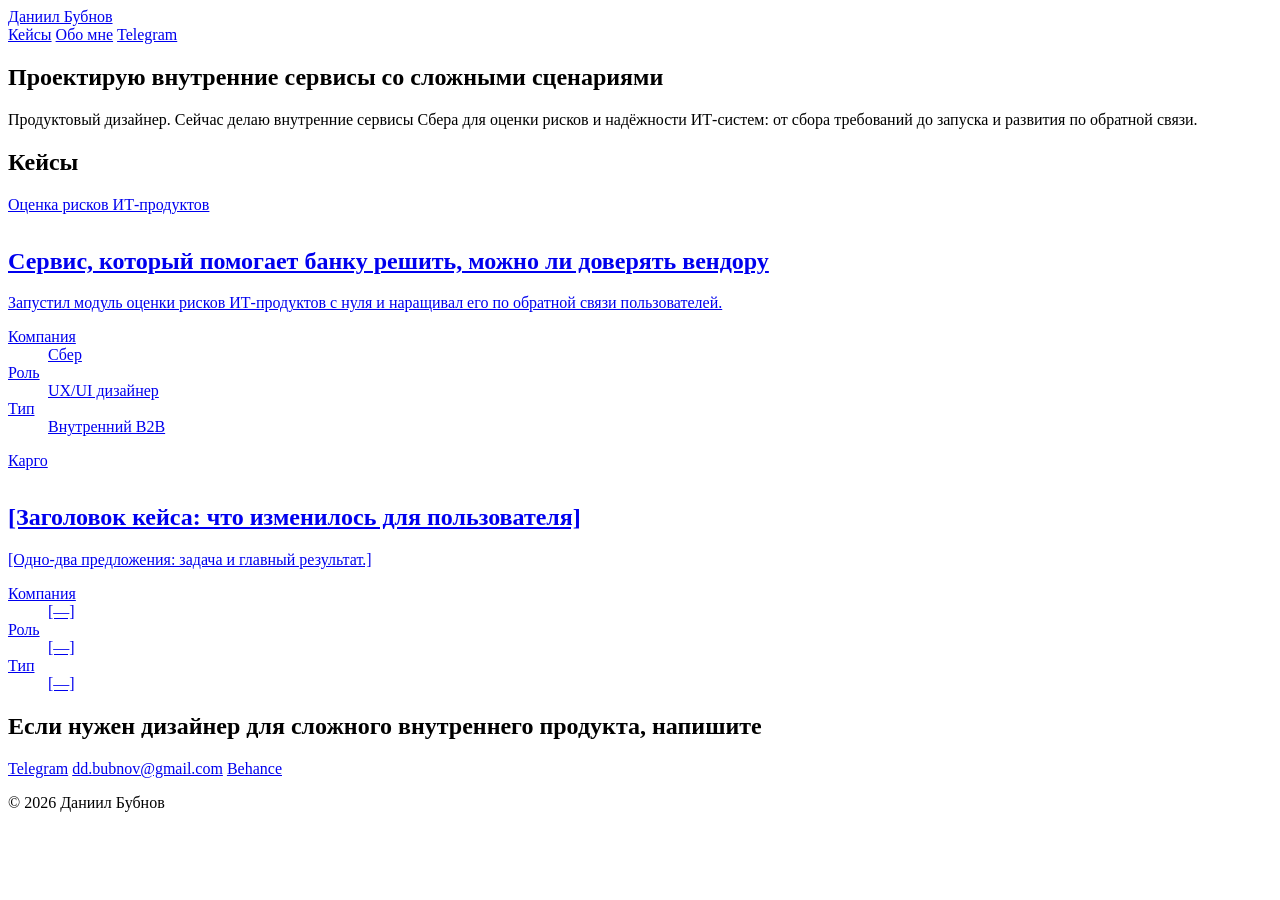
==== index.html @ 49144b27 "Add files via upload" ====
<!doctype html>
<html lang="ru">
<head>
  <meta charset="utf-8">
  <meta name="viewport" content="width=device-width, initial-scale=1, viewport-fit=cover">
  <title>Даниил Бубнов — продуктовый дизайнер</title>
  <meta name="description" content="Портфолио Даниила Бубнова, продуктового дизайнера внутренних и B2B-сервисов со сложными сценариями.">
  <meta property="og:title" content="Даниил Бубнов — продуктовый дизайнер">
  <meta property="og:description" content="Кейсы: внутренние и B2B-сервисы со сложными сценариями.">
  <meta property="og:type" content="website">
  <!-- <meta property="og:image" content="https://ВАШ-ДОМЕН/assets/og.jpg"> -->
  <!-- Когда появится английская версия:
  <link rel="alternate" hreflang="ru" href="https://ВАШ-ДОМЕН/">
  <link rel="alternate" hreflang="en" href="https://ВАШ-ДОМЕН/en/"> -->
  <link rel="icon" href="data:image/svg+xml,<svg xmlns='http://www.w3.org/2000/svg' viewBox='0 0 32 32'><rect x='5' y='5' width='22' height='22' fill='none' stroke='%230d99ff' stroke-width='3'/></svg>">
  <link rel="preconnect" href="https://fonts.googleapis.com">
  <link rel="preconnect" href="https://fonts.gstatic.com" crossorigin>
  <link rel="stylesheet" href="https://fonts.googleapis.com/css2?family=Onest:wght@400;500;600&display=swap">
  <link rel="stylesheet" href="assets/css/style.css">
</head>
<body>

<header class="site-header">
  <div class="wrap">
    <a class="logo" href="./">Даниил Бубнов</a>
    <nav class="nav" aria-label="Основная навигация">
      <a href="./#cases" aria-current="page">Кейсы</a>
      <a href="about.html">Обо мне</a>
      <a class="nav__ext" href="https://t.me/blauuberg">Telegram</a>
      <!-- Переключатель языка: уберите hidden, когда появится папка /en/ -->
      <a href="en/" lang="en" hreflang="en" hidden>EN</a>
    </nav>
  </div>
</header>

<main>
  <section class="hero wrap">
    <h1 data-select data-select-start data-select-pad="10">Проектирую внутренние сервисы со&nbsp;сложными сценариями</h1>
    <p>Продуктовый дизайнер. Сейчас делаю внутренние сервисы Сбера для&nbsp;оценки рисков и&nbsp;надёжности ИТ-систем: от&nbsp;сбора требований до&nbsp;запуска и&nbsp;развития по&nbsp;обратной связи.</p>
  </section>

  <section class="wrap" id="cases" aria-labelledby="cases-title">
    <h2 id="cases-title" class="visually-hidden">Кейсы</h2>
    <div class="cases">

      <a class="case-card" href="case/risks/" data-select data-select-target=".artboard">
        <span class="frame-name">Оценка рисков ИТ-продуктов</span>
        <div class="artboard">
          <!-- Вставьте обложку и удалите блок .ph ниже:
          <img src="assets/cases/risks/cover.jpg" alt="Экран сервиса оценки рисков" width="1600" height="1000"> -->
          <div class="ph" aria-hidden="true">
            <div class="ph__side"><div class="ph__bar" style="width:70%"></div><div class="ph__bar"></div><div class="ph__bar" style="width:55%"></div><div class="ph__bar" style="width:80%"></div></div>
            <div class="ph__main">
              <div class="ph__bar" style="width:34%;height:14px"></div>
              <div class="ph__row"><span class="ph__dot ph__dot--high"></span><div class="ph__bar" style="width:62%"></div><div class="ph__bar"></div></div>
              <div class="ph__row"><span class="ph__dot ph__dot--mid"></span><div class="ph__bar" style="width:48%"></div><div class="ph__bar"></div></div>
              <div class="ph__row"><span class="ph__dot ph__dot--low"></span><div class="ph__bar" style="width:70%"></div><div class="ph__bar"></div></div>
              <div class="ph__row"><span class="ph__dot ph__dot--mid"></span><div class="ph__bar" style="width:40%"></div><div class="ph__bar"></div></div>
            </div>
          </div>
        </div>
        <div class="case-card__body">
          <h2>Сервис, который помогает банку решить, можно ли доверять вендору</h2>
          <div>
            <p>Запустил модуль оценки рисков ИТ-продуктов с&nbsp;нуля и&nbsp;наращивал его по&nbsp;обратной связи пользователей.</p>
            <dl class="meta">
              <div><dt>Компания</dt><dd>Сбер</dd></div>
              <div><dt>Роль</dt><dd>UX/UI дизайнер</dd></div>
              <div><dt>Тип</dt><dd>Внутренний B2B</dd></div>
            </dl>
          </div>
        </div>
      </a>

      <a class="case-card" href="case/kargo/" data-select data-select-target=".artboard">
        <span class="frame-name">Карго</span>
        <div class="artboard">
          <!-- <img src="assets/cases/kargo/cover.jpg" alt="…" width="1600" height="1000"> -->
          <div class="ph" aria-hidden="true">
            <div class="ph__side"><div class="ph__bar" style="width:60%"></div><div class="ph__bar"></div><div class="ph__bar" style="width:75%"></div></div>
            <div class="ph__main">
              <div class="ph__bar" style="width:28%;height:14px"></div>
              <div class="ph__row"><span class="ph__dot" style="background:var(--select)"></span><div class="ph__bar" style="width:55%"></div><div class="ph__bar"></div></div>
              <div class="ph__row"><span class="ph__dot" style="background:var(--line)"></span><div class="ph__bar" style="width:68%"></div><div class="ph__bar"></div></div>
              <div class="ph__row"><span class="ph__dot" style="background:var(--line)"></span><div class="ph__bar" style="width:44%"></div><div class="ph__bar"></div></div>
            </div>
          </div>
        </div>
        <div class="case-card__body">
          <h2>[Заголовок кейса: что изменилось для пользователя]</h2>
          <div>
            <p>[Одно-два предложения: задача и главный результат.]</p>
            <dl class="meta">
              <div><dt>Компания</dt><dd>[—]</dd></div>
              <div><dt>Роль</dt><dd>[—]</dd></div>
              <div><dt>Тип</dt><dd>[—]</dd></div>
            </dl>
          </div>
        </div>
      </a>

    </div>
  </section>
</main>

<footer class="site-footer">
  <div class="wrap">
    <h2>Если нужен дизайнер для&nbsp;сложного внутреннего продукта, напишите</h2>
    <div class="contacts">
      <a href="https://t.me/blauuberg">Telegram</a>
      <a href="mailto:dd.bubnov@gmail.com">dd.bubnov@gmail.com</a>
      <a href="https://www.behance.net/d_bubnov">Behance</a>
    </div>
    <p class="copy">© 2026 Даниил Бубнов</p>
  </div>
</footer>

<script src="assets/js/main.js" defer></script>
</body>
</html>
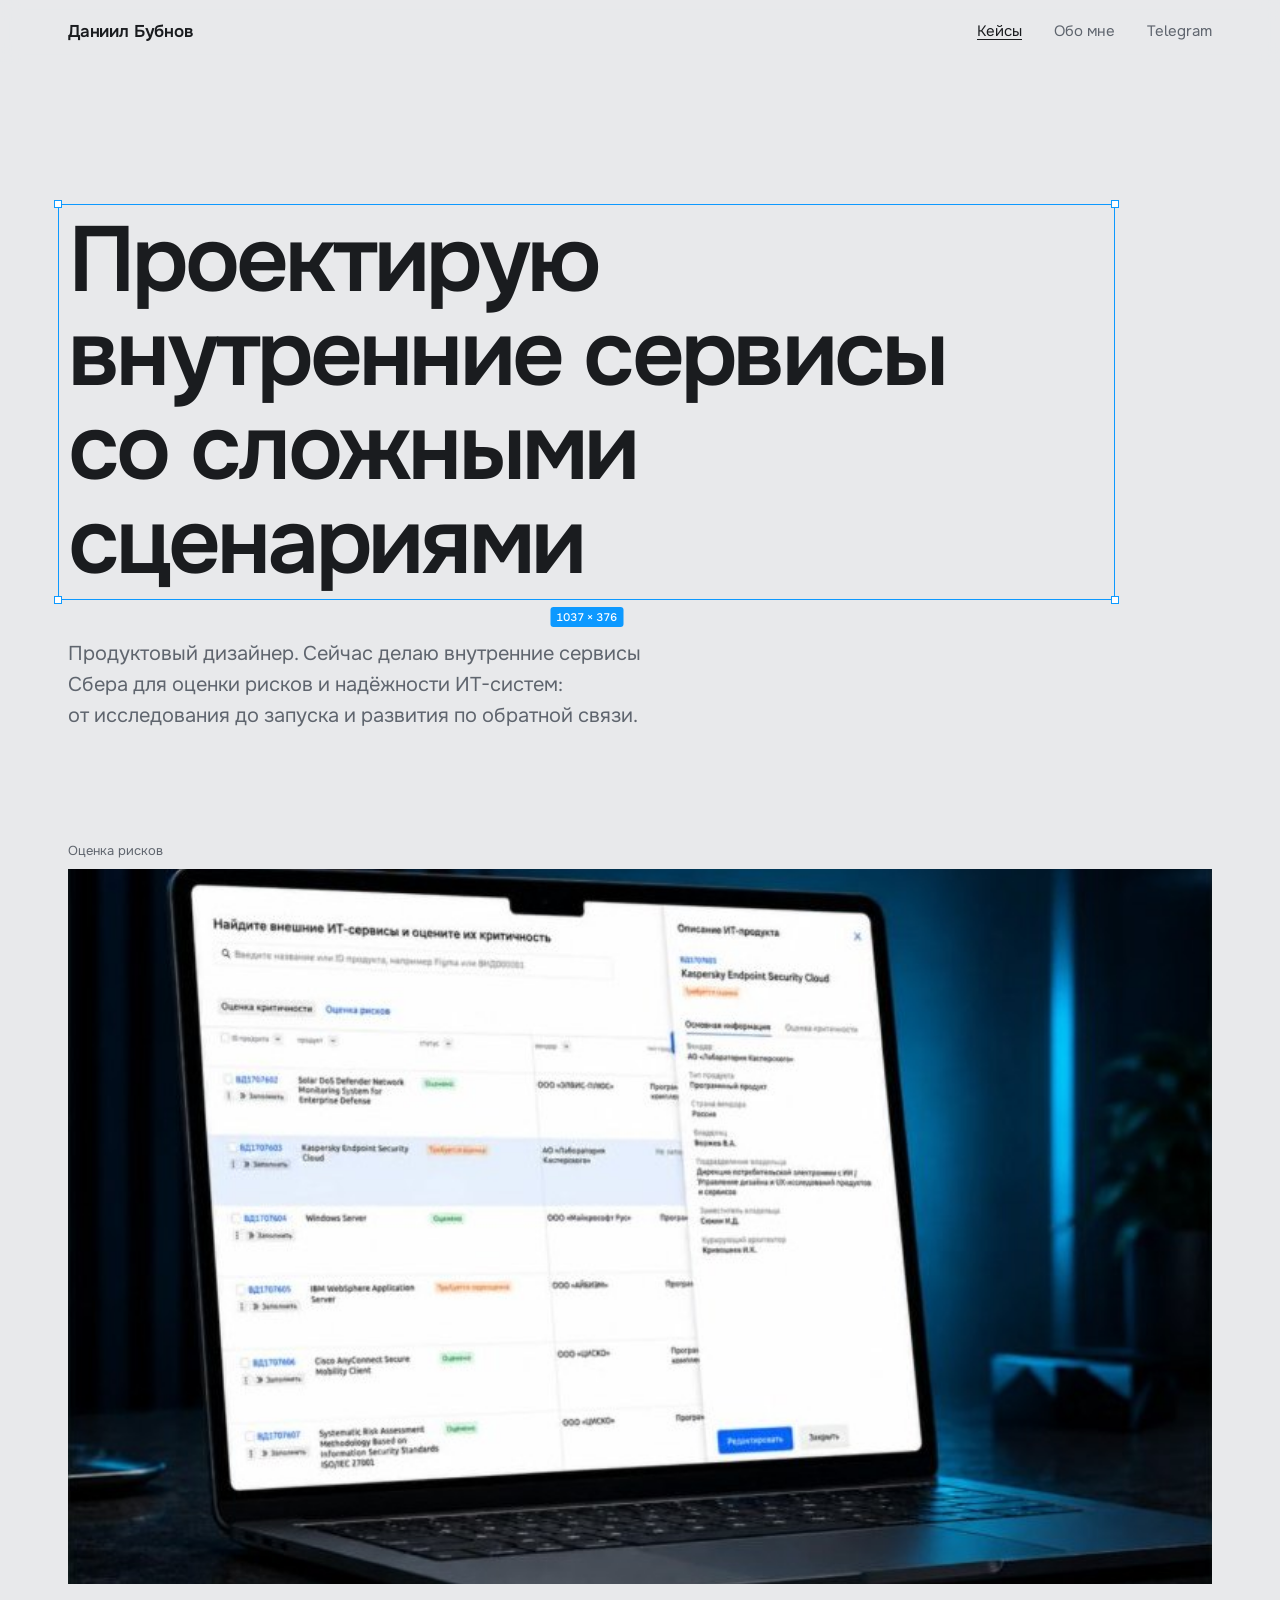
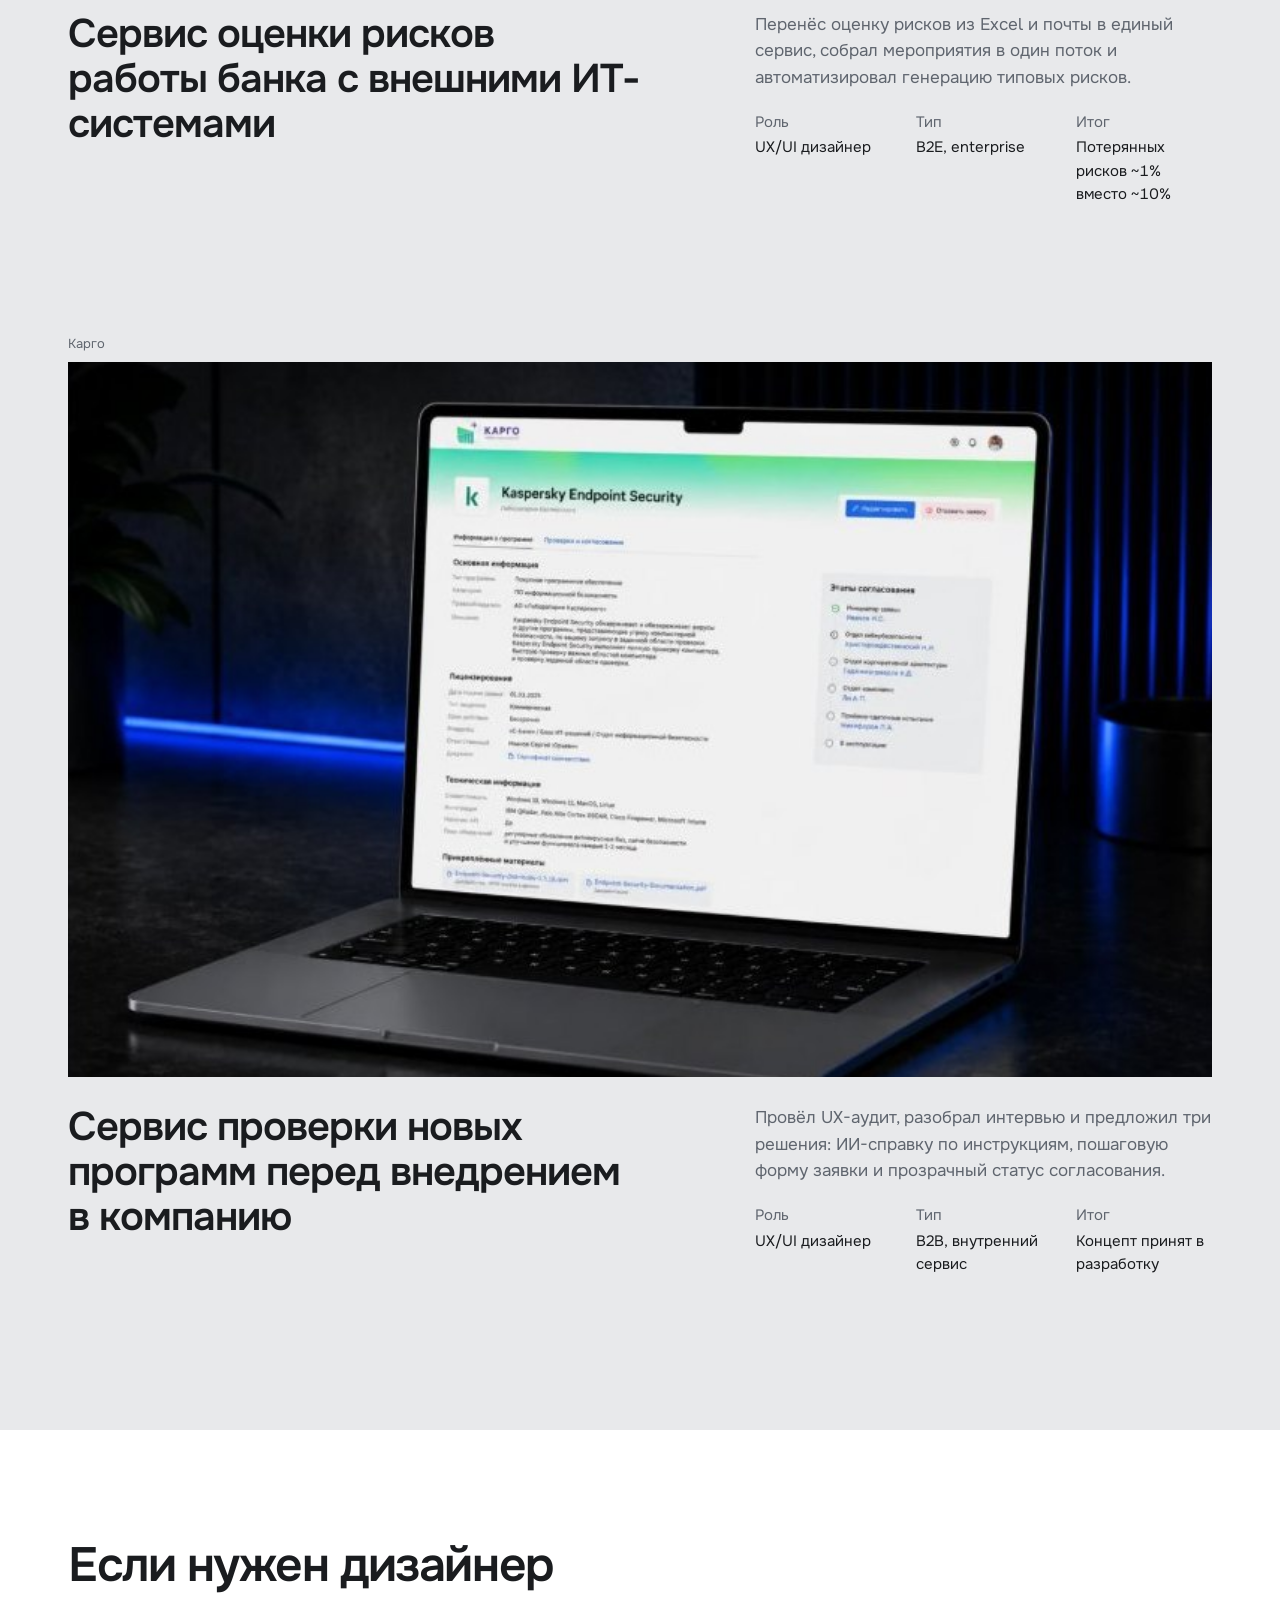
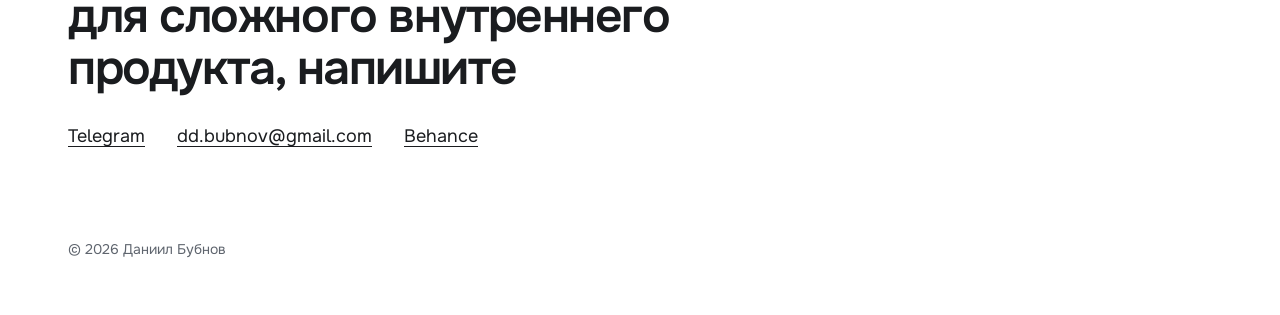
==== commit 5bd2500c: "Add files via upload" ====
--- a/index.html
+++ b/index.html
@@ -6,12 +6,11 @@
   <title>Даниил Бубнов — продуктовый дизайнер</title>
   <meta name="description" content="Портфолио Даниила Бубнова, продуктового дизайнера внутренних и B2B-сервисов со сложными сценариями.">
   <meta property="og:title" content="Даниил Бубнов — продуктовый дизайнер">
-  <meta property="og:description" content="Кейсы: внутренние и B2B-сервисы со сложными сценариями.">
+  <meta property="og:description" content="Портфолио Даниила Бубнова, продуктового дизайнера внутренних и B2B-сервисов со сложными сценариями.">
   <meta property="og:type" content="website">
-  <!-- <meta property="og:image" content="https://ВАШ-ДОМЕН/assets/og.jpg"> -->
-  <!-- Когда появится английская версия:
-  <link rel="alternate" hreflang="ru" href="https://ВАШ-ДОМЕН/">
-  <link rel="alternate" hreflang="en" href="https://ВАШ-ДОМЕН/en/"> -->
+  <!-- Когда появится английская версия, раскомментируйте и впишите адрес сайта:
+  <link rel="alternate" hreflang="ru" href="https://ВАШ-АДРЕС/index.html">
+  <link rel="alternate" hreflang="en" href="https://ВАШ-АДРЕС/en/index.html"> -->
   <link rel="icon" href="data:image/svg+xml,<svg xmlns='http://www.w3.org/2000/svg' viewBox='0 0 32 32'><rect x='5' y='5' width='22' height='22' fill='none' stroke='%230d99ff' stroke-width='3'/></svg>">
   <link rel="preconnect" href="https://fonts.googleapis.com">
   <link rel="preconnect" href="https://fonts.gstatic.com" crossorigin>
@@ -22,13 +21,13 @@
 
 <header class="site-header">
   <div class="wrap">
-    <a class="logo" href="./">Даниил Бубнов</a>
+    <a class="logo" href="index.html">Даниил Бубнов</a>
     <nav class="nav" aria-label="Основная навигация">
-      <a href="./#cases" aria-current="page">Кейсы</a>
+      <a href="index.html#cases" aria-current="page">Кейсы</a>
       <a href="about.html">Обо мне</a>
       <a class="nav__ext" href="https://t.me/blauuberg">Telegram</a>
-      <!-- Переключатель языка: уберите hidden, когда появится папка /en/ -->
-      <a href="en/" lang="en" hreflang="en" hidden>EN</a>
+      <!-- Переключатель языка: уберите hidden, когда появится папка en/ -->
+      <a href="en/index.html" lang="en" hreflang="en" hidden>EN</a>
     </nav>
   </div>
 </header>
@@ -36,64 +35,44 @@
 <main>
   <section class="hero wrap">
     <h1 data-select data-select-start data-select-pad="10">Проектирую внутренние сервисы со&nbsp;сложными сценариями</h1>
-    <p>Продуктовый дизайнер. Сейчас делаю внутренние сервисы Сбера для&nbsp;оценки рисков и&nbsp;надёжности ИТ-систем: от&nbsp;сбора требований до&nbsp;запуска и&nbsp;развития по&nbsp;обратной связи.</p>
+    <p>Продуктовый дизайнер. Сейчас делаю внутренние сервисы Сбера для&nbsp;оценки рисков и&nbsp;надёжности ИТ-систем: от&nbsp;исследования до&nbsp;запуска и&nbsp;развития по&nbsp;обратной связи.</p>
   </section>
 
   <section class="wrap" id="cases" aria-labelledby="cases-title">
     <h2 id="cases-title" class="visually-hidden">Кейсы</h2>
     <div class="cases">
 
-      <a class="case-card" href="case/risks/" data-select data-select-target=".artboard">
-        <span class="frame-name">Оценка рисков ИТ-продуктов</span>
+      <a class="case-card" href="risks.html" data-select data-select-target=".artboard">
+        <span class="frame-name">Оценка рисков</span>
         <div class="artboard">
-          <!-- Вставьте обложку и удалите блок .ph ниже:
-          <img src="assets/cases/risks/cover.jpg" alt="Экран сервиса оценки рисков" width="1600" height="1000"> -->
-          <div class="ph" aria-hidden="true">
-            <div class="ph__side"><div class="ph__bar" style="width:70%"></div><div class="ph__bar"></div><div class="ph__bar" style="width:55%"></div><div class="ph__bar" style="width:80%"></div></div>
-            <div class="ph__main">
-              <div class="ph__bar" style="width:34%;height:14px"></div>
-              <div class="ph__row"><span class="ph__dot ph__dot--high"></span><div class="ph__bar" style="width:62%"></div><div class="ph__bar"></div></div>
-              <div class="ph__row"><span class="ph__dot ph__dot--mid"></span><div class="ph__bar" style="width:48%"></div><div class="ph__bar"></div></div>
-              <div class="ph__row"><span class="ph__dot ph__dot--low"></span><div class="ph__bar" style="width:70%"></div><div class="ph__bar"></div></div>
-              <div class="ph__row"><span class="ph__dot ph__dot--mid"></span><div class="ph__bar" style="width:40%"></div><div class="ph__bar"></div></div>
-            </div>
-          </div>
+          <img src="assets/cases/risks/cover.jpg" alt="Реестр ИТ-сервисов с оценкой критичности и рисков на экране ноутбука">
         </div>
         <div class="case-card__body">
-          <h2>Сервис, который помогает банку решить, можно ли доверять вендору</h2>
+          <h2>Сервис оценки рисков работы банка с&nbsp;внешними ИТ-системами</h2>
           <div>
-            <p>Запустил модуль оценки рисков ИТ-продуктов с&nbsp;нуля и&nbsp;наращивал его по&nbsp;обратной связи пользователей.</p>
+            <p>Перенёс оценку рисков из Excel и почты в единый сервис, собрал мероприятия в один поток и автоматизировал генерацию типовых рисков.</p>
             <dl class="meta">
-              <div><dt>Компания</dt><dd>Сбер</dd></div>
               <div><dt>Роль</dt><dd>UX/UI дизайнер</dd></div>
-              <div><dt>Тип</dt><dd>Внутренний B2B</dd></div>
+              <div><dt>Тип</dt><dd>B2E, enterprise</dd></div>
+              <div><dt>Итог</dt><dd>Потерянных рисков ~1% вместо ~10%</dd></div>
             </dl>
           </div>
         </div>
       </a>
 
-      <a class="case-card" href="case/kargo/" data-select data-select-target=".artboard">
+      <a class="case-card" href="kargo.html" data-select data-select-target=".artboard">
         <span class="frame-name">Карго</span>
         <div class="artboard">
-          <!-- <img src="assets/cases/kargo/cover.jpg" alt="…" width="1600" height="1000"> -->
-          <div class="ph" aria-hidden="true">
-            <div class="ph__side"><div class="ph__bar" style="width:60%"></div><div class="ph__bar"></div><div class="ph__bar" style="width:75%"></div></div>
-            <div class="ph__main">
-              <div class="ph__bar" style="width:28%;height:14px"></div>
-              <div class="ph__row"><span class="ph__dot" style="background:var(--select)"></span><div class="ph__bar" style="width:55%"></div><div class="ph__bar"></div></div>
-              <div class="ph__row"><span class="ph__dot" style="background:var(--line)"></span><div class="ph__bar" style="width:68%"></div><div class="ph__bar"></div></div>
-              <div class="ph__row"><span class="ph__dot" style="background:var(--line)"></span><div class="ph__bar" style="width:44%"></div><div class="ph__bar"></div></div>
-            </div>
-          </div>
+          <img src="assets/cases/kargo/cover.jpg" alt="Карточка программы в сервисе Карго с этапами согласования">
         </div>
         <div class="case-card__body">
-          <h2>[Заголовок кейса: что изменилось для пользователя]</h2>
+          <h2>Сервис проверки новых программ перед внедрением в&nbsp;компанию</h2>
           <div>
-            <p>[Одно-два предложения: задача и главный результат.]</p>
+            <p>Провёл UX-аудит, разобрал интервью и предложил три решения: ИИ-справку по инструкциям, пошаговую форму заявки и прозрачный статус согласования.</p>
             <dl class="meta">
-              <div><dt>Компания</dt><dd>[—]</dd></div>
-              <div><dt>Роль</dt><dd>[—]</dd></div>
-              <div><dt>Тип</dt><dd>[—]</dd></div>
+              <div><dt>Роль</dt><dd>UX/UI дизайнер</dd></div>
+              <div><dt>Тип</dt><dd>B2B, внутренний сервис</dd></div>
+              <div><dt>Итог</dt><dd>Концепт принят в разработку</dd></div>
             </dl>
           </div>
         </div>
--- a/assets/css/style.css
+++ b/assets/css/style.css
@@ -0,0 +1,560 @@
+/* ==========================================================
+   Даниил Бубнов — портфолио
+   Идея: сайт как холст в редакторе. Кейсы — фреймы на холсте,
+   при наведении их «выделяет» рамка с размерами, как в Figma.
+   ========================================================== */
+
+:root {
+  --canvas: #e8e9eb;      /* холст */
+  --frame: #ffffff;       /* фреймы / артборды */
+  --ink: #1a1c1f;         /* основной текст */
+  --muted: #5f656e;       /* второстепенный текст */
+  --line: #cfd3d8;        /* разделители */
+  --select: #0d99ff;      /* цвет выделения */
+  --select-ink: #ffffff;
+  --risk-low: #3fb37f;
+  --risk-mid: #f2b233;
+  --risk-high: #ef5b4c;
+
+  --font: "Onest", "Segoe UI", system-ui, -apple-system, sans-serif;
+  --wrap: 1240px;
+  --gutter: clamp(20px, 4vw, 48px);
+  --text: 64ch;
+
+  color-scheme: light dark;
+  box-sizing: border-box;
+  padding-top: env(safe-area-inset-top, 0px);
+  padding-bottom: env(safe-area-inset-bottom, 0px);
+}
+
+@media (prefers-color-scheme: dark) {
+  :root:not([data-theme="light"]) {
+    --canvas: #1e1e1e;
+    --frame: #2c2c2c;
+    --ink: #eef0f2;
+    --muted: #a3a9b1;
+    --line: #3b3d40;
+  }
+}
+
+*, *::before, *::after { box-sizing: inherit; }
+
+html { scroll-padding-top: 88px; -webkit-text-size-adjust: 100%; }
+
+body {
+  margin: 0;
+  background: var(--canvas);
+  color: var(--ink);
+  font: 400 17px/1.55 var(--font);
+  font-feature-settings: "ss01";
+  -webkit-font-smoothing: antialiased;
+  position: relative;
+}
+
+img { max-width: 100%; height: auto; display: block; }
+figure { margin: 0; }
+
+a { color: inherit; text-decoration-thickness: 1px; text-underline-offset: 0.2em; }
+a:hover { color: var(--select); }
+
+:focus-visible {
+  outline: 2px solid var(--select);
+  outline-offset: 3px;
+  border-radius: 2px;
+}
+
+.wrap {
+  max-width: var(--wrap);
+  margin: 0 auto;
+  padding: 0 var(--gutter);
+}
+
+.visually-hidden {
+  position: absolute; width: 1px; height: 1px; overflow: hidden;
+  clip: rect(0 0 0 0); white-space: nowrap;
+}
+
+/* ---------- шапка ---------- */
+
+.site-header {
+  position: sticky;
+  top: 0;
+  z-index: 20;
+  background: color-mix(in srgb, var(--canvas) 88%, transparent);
+  backdrop-filter: blur(10px);
+  -webkit-backdrop-filter: blur(10px);
+}
+
+.site-header .wrap {
+  display: flex;
+  align-items: center;
+  justify-content: space-between;
+  gap: 24px;
+  min-height: 64px;
+}
+
+.logo {
+  font-weight: 600;
+  text-decoration: none;
+  letter-spacing: -0.01em;
+}
+
+.nav {
+  display: flex;
+  gap: clamp(14px, 3vw, 32px);
+  font-size: 15px;
+}
+
+.nav a { text-decoration: none; color: var(--muted); }
+.nav a:hover, .nav a[aria-current="page"] { color: var(--ink); }
+.nav a[aria-current="page"] { text-decoration: underline; }
+
+/* ---------- главная: первый экран ---------- */
+
+.hero {
+  padding-top: clamp(56px, 12vw, 150px);
+  padding-bottom: clamp(56px, 9vw, 110px);
+}
+
+.hero h1 {
+  display: inline-block;
+  margin: 0;
+  max-width: 17ch;
+  font-size: clamp(40px, 7.2vw, 96px);
+  line-height: 1.02;
+  font-weight: 600;
+  letter-spacing: -0.04em;
+}
+
+.hero p {
+  margin: 48px 0 0;
+  max-width: 46ch;
+  font-size: clamp(17px, 1.6vw, 20px);
+  color: var(--muted);
+}
+
+/* ---------- кейсы на главной ---------- */
+
+.cases {
+  display: grid;
+  gap: clamp(72px, 10vw, 140px);
+  padding-bottom: clamp(80px, 12vw, 160px);
+}
+
+.case-card {
+  display: block;
+  text-decoration: none;
+  color: inherit;
+}
+
+.case-card:hover { color: inherit; }
+
+.case-card:focus-visible { outline: none; }
+
+/* подпись фрейма над артбордом — как название фрейма на холсте */
+.frame-name {
+  display: block;
+  margin-bottom: 8px;
+  font-size: 13px;
+  color: var(--muted);
+  transition: color 0.15s;
+}
+
+.case-card:hover .frame-name,
+.case-card:focus-visible .frame-name { color: var(--select); }
+
+.artboard {
+  background: var(--frame);
+  aspect-ratio: 16 / 10;
+  overflow: hidden;
+  position: relative;
+}
+
+.artboard > img {
+  width: 100%;
+  height: 100%;
+  object-fit: cover;
+}
+
+.case-card__body {
+  display: grid;
+  grid-template-columns: minmax(0, 1.4fr) minmax(0, 1fr);
+  gap: 16px 48px;
+  margin-top: 28px;
+}
+
+.case-card h2 {
+  margin: 0;
+  font-size: clamp(26px, 3.2vw, 40px);
+  line-height: 1.12;
+  font-weight: 600;
+  letter-spacing: -0.025em;
+  max-width: 22ch;
+}
+
+.case-card p {
+  margin: 0 0 20px;
+  color: var(--muted);
+  max-width: 48ch;
+}
+
+/* ---------- мета-данные (роль, год и т.д.) ---------- */
+
+.meta {
+  display: grid;
+  grid-template-columns: repeat(auto-fit, minmax(120px, 1fr));
+  gap: 16px 24px;
+  margin: 0;
+  font-size: 15px;
+}
+
+.meta dt { color: var(--muted); }
+.meta dd { margin: 2px 0 0; }
+
+/* ---------- рамка выделения ---------- */
+
+.sel {
+  position: absolute;
+  top: 0;
+  left: 0;
+  z-index: 15;
+  pointer-events: none;
+  border: 1.5px solid var(--select);
+  opacity: 0;
+  transition:
+    transform 0.32s cubic-bezier(0.2, 0.8, 0.2, 1),
+    width 0.32s cubic-bezier(0.2, 0.8, 0.2, 1),
+    height 0.32s cubic-bezier(0.2, 0.8, 0.2, 1),
+    opacity 0.2s;
+}
+
+.sel.is-on { opacity: 1; }
+
+.sel.is-jump { transition: opacity 0.2s; }
+
+.sel i {
+  position: absolute;
+  width: 8px;
+  height: 8px;
+  background: var(--frame);
+  border: 1.5px solid var(--select);
+}
+
+.sel i:nth-of-type(1) { top: -5px; left: -5px; }
+.sel i:nth-of-type(2) { top: -5px; right: -5px; }
+.sel i:nth-of-type(3) { bottom: -5px; left: -5px; }
+.sel i:nth-of-type(4) { bottom: -5px; right: -5px; }
+
+.sel__size {
+  position: absolute;
+  top: calc(100% + 8px);
+  left: 50%;
+  transform: translateX(-50%);
+  padding: 2px 6px;
+  border-radius: 3px;
+  background: var(--select);
+  color: var(--select-ink);
+  font-size: 11px;
+  font-weight: 500;
+  line-height: 16px;
+  white-space: nowrap;
+  font-variant-numeric: tabular-nums;
+}
+
+/* ---------- страница кейса ---------- */
+
+.case-hero {
+  padding-top: clamp(40px, 8vw, 96px);
+  padding-bottom: clamp(40px, 6vw, 72px);
+}
+
+.back {
+  display: inline-block;
+  margin-bottom: 40px;
+  font-size: 15px;
+  color: var(--muted);
+  text-decoration: none;
+}
+
+.case-hero h1 {
+  margin: 0;
+  max-width: 20ch;
+  font-size: clamp(36px, 5.6vw, 72px);
+  line-height: 1.04;
+  font-weight: 600;
+  letter-spacing: -0.035em;
+}
+
+.lead {
+  margin: 28px 0 0;
+  max-width: 52ch;
+  font-size: clamp(18px, 1.7vw, 21px);
+  color: var(--muted);
+}
+
+.case-hero .meta {
+  margin-top: 48px;
+  padding-top: 20px;
+  border-top: 1px solid var(--line);
+  max-width: 880px;
+}
+
+.cover { margin-bottom: clamp(56px, 8vw, 110px); }
+
+.chapter {
+  display: grid;
+  grid-template-columns: minmax(0, 1fr) minmax(0, 2.4fr);
+  gap: 16px 48px;
+  padding: clamp(40px, 6vw, 72px) 0;
+  border-top: 1px solid var(--line);
+}
+
+.chapter h2 {
+  margin: 0;
+  font-size: 20px;
+  font-weight: 600;
+  letter-spacing: -0.01em;
+  position: sticky;
+  top: 88px;
+  align-self: start;
+}
+
+.chapter__text { max-width: var(--text); }
+.chapter__text:has(.quotes) { max-width: none; }
+.chapter__text:has(.quotes) > p { max-width: var(--text); }
+.chapter__text > :first-child { margin-top: 0; }
+.chapter__text > :last-child { margin-bottom: 0; }
+.chapter__text p, .chapter__text ul, .chapter__text ol { margin: 0 0 1em; }
+.chapter__text li + li { margin-top: 0.4em; }
+
+.chapter__text h3 {
+  margin: 1.8em 0 0.5em;
+  font-size: 17px;
+  font-weight: 600;
+}
+
+/* шаги процесса — настоящая последовательность, поэтому нумерация */
+.steps {
+  list-style: none;
+  padding: 0;
+  counter-reset: step;
+}
+
+.steps li {
+  counter-increment: step;
+  display: grid;
+  grid-template-columns: 2.2em 1fr;
+}
+
+.steps li::before {
+  content: counter(step);
+  color: var(--select);
+  font-weight: 600;
+  font-variant-numeric: tabular-nums;
+}
+
+.steps li + li { margin-top: 1em; }
+
+.shot { margin: clamp(32px, 5vw, 56px) 0 0; }
+.chapter .shot { grid-column: 1 / -1; }
+
+.shot figcaption {
+  margin-top: 12px;
+  font-size: 14px;
+  color: var(--muted);
+  max-width: 60ch;
+}
+
+.results {
+  display: grid;
+  grid-template-columns: repeat(auto-fit, minmax(200px, 1fr));
+  gap: 28px 40px;
+  margin: 0;
+}
+
+.results dt {
+  font-size: clamp(28px, 3vw, 38px);
+  font-weight: 600;
+  letter-spacing: -0.02em;
+  line-height: 1.1;
+}
+
+.results dd { margin: 8px 0 0; color: var(--muted); font-size: 15px; }
+
+.next {
+  display: block;
+  padding: clamp(48px, 8vw, 96px) 0;
+  border-top: 1px solid var(--line);
+  text-decoration: none;
+}
+
+.next span { display: block; color: var(--muted); font-size: 15px; margin-bottom: 8px; }
+
+.next strong {
+  font-size: clamp(28px, 4vw, 52px);
+  font-weight: 600;
+  letter-spacing: -0.03em;
+  line-height: 1.08;
+}
+
+.next:hover strong { color: var(--select); }
+
+/* изображения в кейсе — в натуральных пропорциях */
+.artboard--auto { aspect-ratio: auto; }
+.artboard--auto > img { height: auto; }
+
+.note {
+  margin: 20px 0 0;
+  font-size: 14px;
+  color: var(--muted);
+}
+
+/* большая задача внутри кейса */
+.task {
+  padding-top: clamp(64px, 10vw, 140px);
+}
+
+.task__num {
+  display: block;
+  margin-bottom: 12px;
+  font-size: 15px;
+  color: var(--muted);
+}
+
+.task h2.task__title {
+  margin: 0 0 clamp(32px, 5vw, 56px);
+  max-width: 22ch;
+  font-size: clamp(30px, 4.4vw, 56px);
+  line-height: 1.06;
+  font-weight: 600;
+  letter-spacing: -0.03em;
+}
+
+.task .chapter:first-of-type { border-top: 0; }
+
+.statement {
+  font-size: clamp(19px, 1.9vw, 23px);
+  line-height: 1.4;
+  letter-spacing: -0.01em;
+}
+
+.quotes {
+  display: grid;
+  grid-template-columns: repeat(auto-fit, minmax(220px, 1fr));
+  gap: 16px;
+  margin: 0;
+  padding: 0;
+  list-style: none;
+}
+
+.quotes blockquote {
+  margin: 0;
+  height: 100%;
+  padding: 20px 22px;
+  background: var(--frame);
+  font-size: 15px;
+  line-height: 1.5;
+}
+
+.results s {
+  color: var(--muted);
+  font-weight: 400;
+  text-decoration-thickness: 2px;
+  text-decoration-color: var(--risk-high);
+}
+
+.results .arrow { color: var(--muted); font-weight: 400; margin: 0 0.2em; }
+
+.plain-list { margin: 0; padding-left: 1.1em; }
+
+/* ---------- обо мне ---------- */
+
+.about-hero {
+  padding: clamp(48px, 9vw, 120px) 0 clamp(40px, 6vw, 72px);
+  display: grid;
+  grid-template-columns: minmax(0, 1.6fr) minmax(0, 1fr);
+  gap: 40px;
+  align-items: end;
+}
+
+.about-hero h1 {
+  margin: 0;
+  font-size: clamp(40px, 6.4vw, 84px);
+  line-height: 1.02;
+  font-weight: 600;
+  letter-spacing: -0.04em;
+}
+
+.about-hero .lead { margin-top: 24px; }
+
+.about-hero__links {
+  display: grid;
+  gap: 6px;
+  justify-items: start;
+  font-size: 16px;
+}
+
+.timeline { list-style: none; margin: 0; padding: 0; }
+
+.timeline > li + li {
+  margin-top: 40px;
+  padding-top: 40px;
+  border-top: 1px solid var(--line);
+}
+
+.timeline h3 { margin: 0; font-size: 19px; font-weight: 600; }
+
+.timeline .when { display: block; margin-top: 4px; color: var(--muted); font-size: 15px; }
+
+.skills { margin: 0; display: grid; gap: 20px; }
+.skills dt { font-weight: 600; }
+.skills dd { margin: 4px 0 0; color: var(--muted); }
+
+/* ---------- подвал ---------- */
+
+.site-footer {
+  background: var(--frame);
+  padding: clamp(56px, 9vw, 110px) 0 40px;
+}
+
+.site-footer h2 {
+  margin: 0 0 28px;
+  max-width: 20ch;
+  font-size: clamp(28px, 4vw, 48px);
+  line-height: 1.08;
+  font-weight: 600;
+  letter-spacing: -0.03em;
+}
+
+.contacts {
+  display: flex;
+  flex-wrap: wrap;
+  gap: 12px 32px;
+  font-size: 18px;
+}
+
+.copy {
+  margin-top: clamp(48px, 7vw, 88px);
+  font-size: 14px;
+  color: var(--muted);
+}
+
+/* ---------- 404 ---------- */
+
+.empty { padding-top: clamp(80px, 16vw, 200px); padding-bottom: clamp(80px, 16vw, 200px); }
+.empty h1 { margin: 0 0 16px; font-size: clamp(36px, 5vw, 64px); letter-spacing: -0.03em; font-weight: 600; }
+
+/* ---------- адаптив ---------- */
+
+@media (max-width: 760px) {
+  body { font-size: 16px; }
+  .case-card__body, .chapter, .about-hero { grid-template-columns: 1fr; }
+  .chapter h2 { position: static; }
+  .nav a.nav__ext { display: none; }
+  .artboard { aspect-ratio: 4 / 3; }
+}
+
+@media (prefers-reduced-motion: reduce) {
+  .sel { transition: opacity 0.01s; }
+  html { scroll-behavior: auto; }
+}
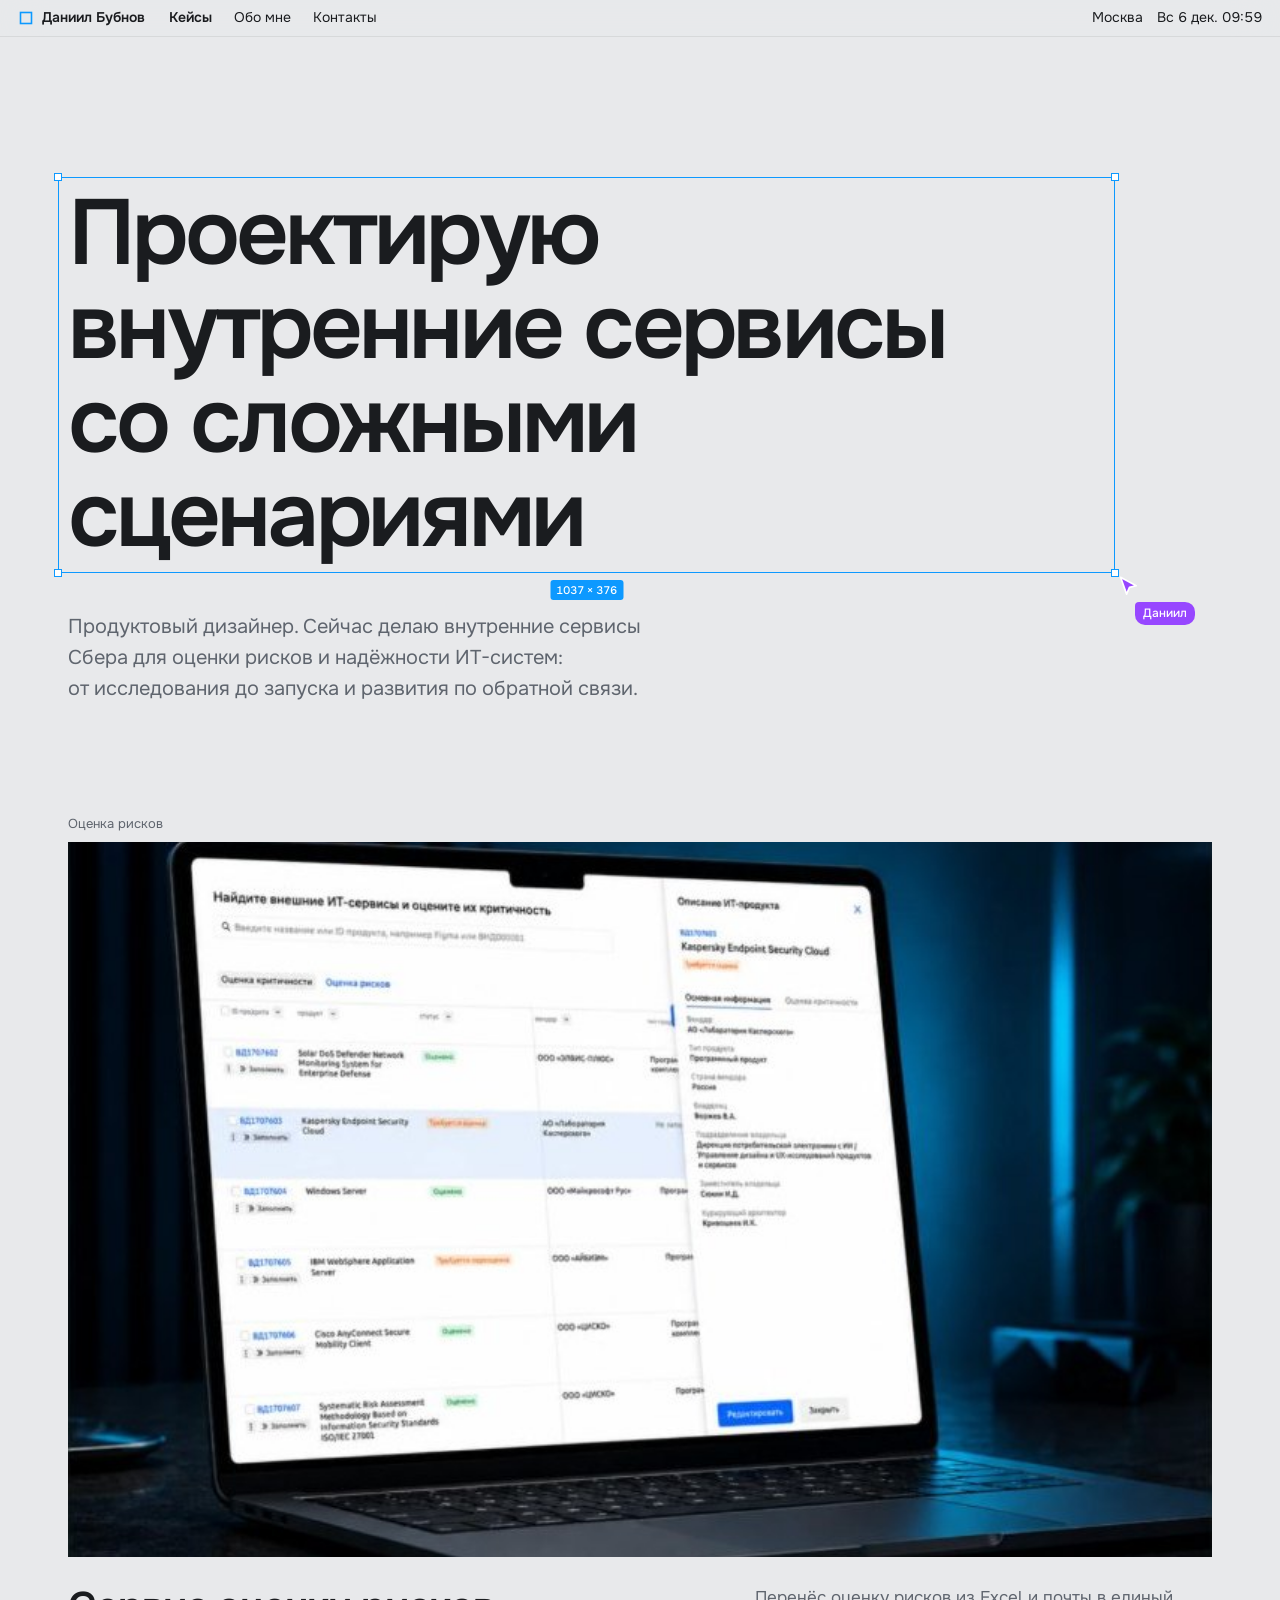
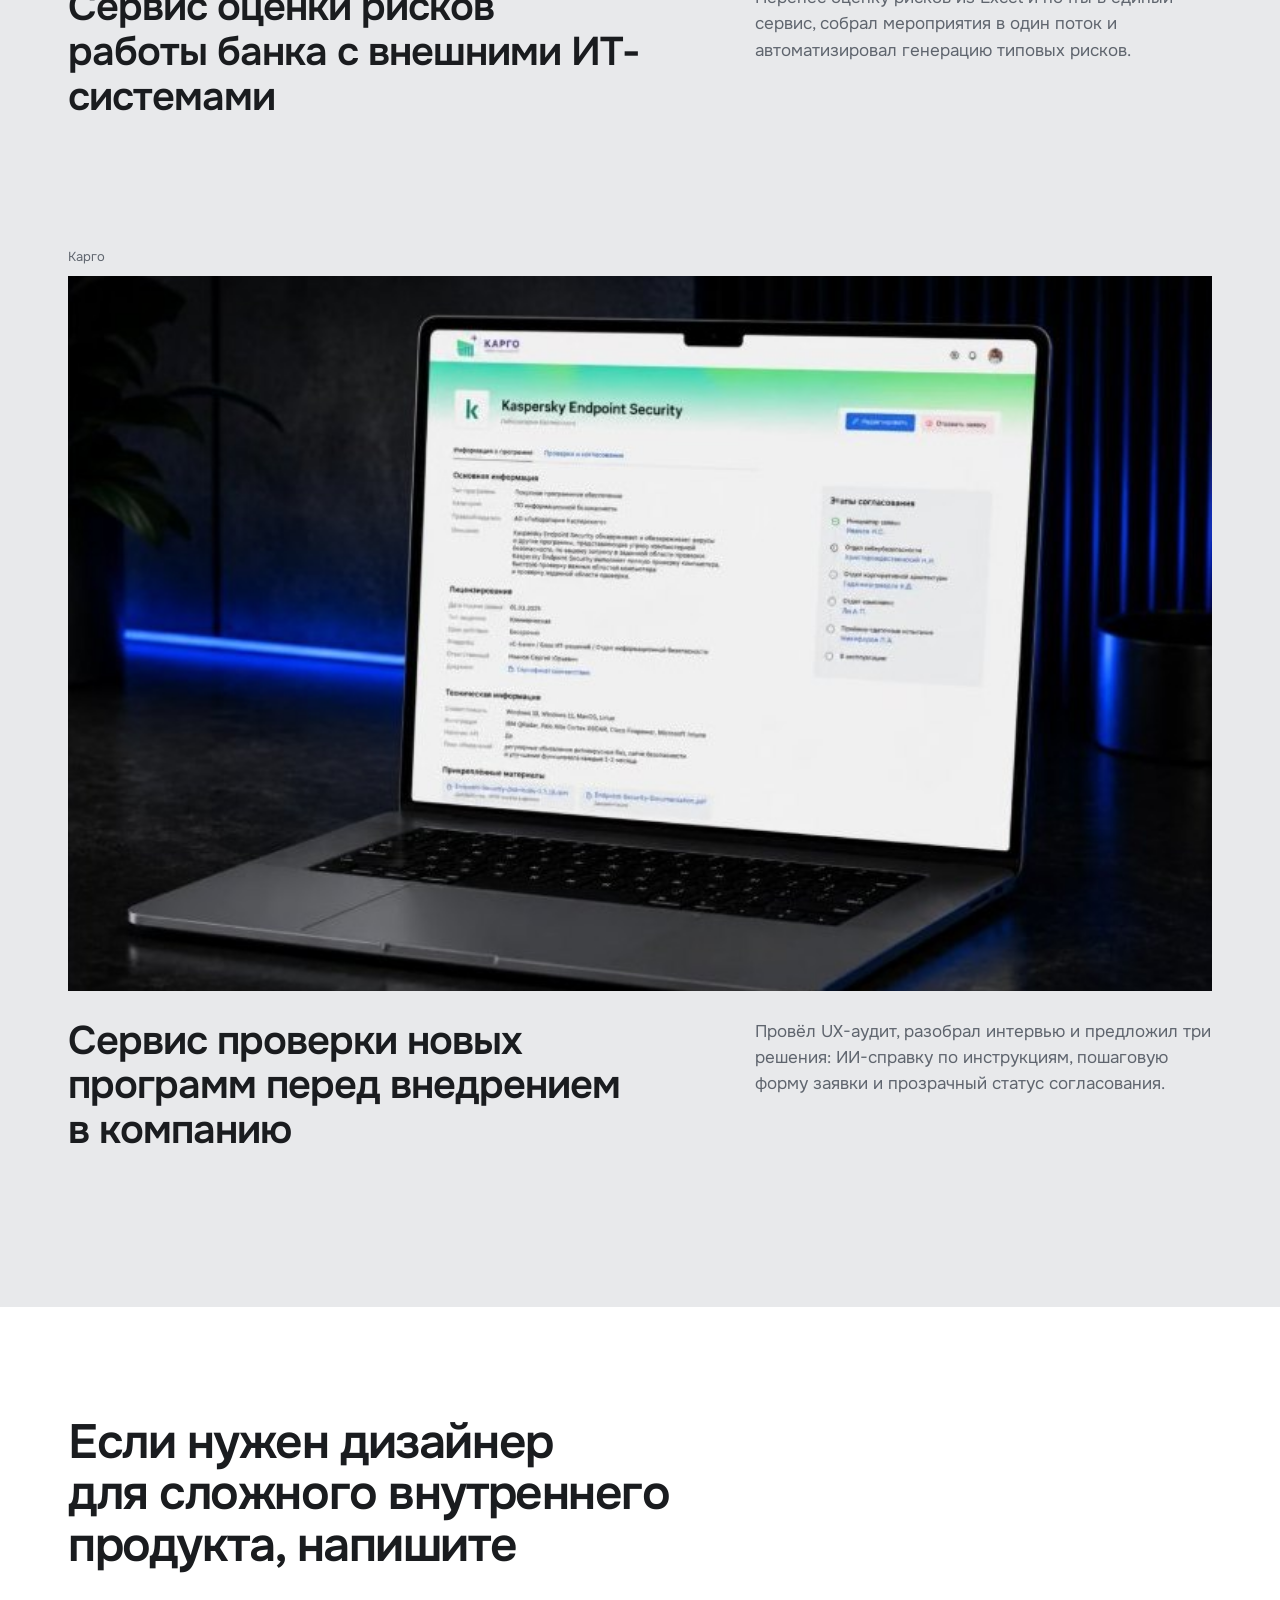
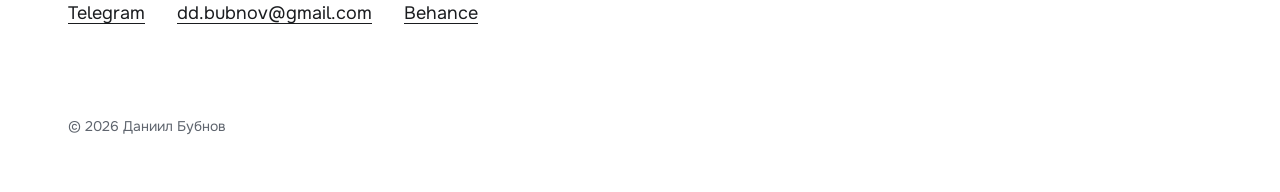
==== commit 12d1b98b: "Add files via upload" ====
--- a/index.html
+++ b/index.html
@@ -19,16 +19,34 @@
 </head>
 <body>
 
-<header class="site-header">
-  <div class="wrap">
-    <a class="logo" href="index.html">Даниил Бубнов</a>
-    <nav class="nav" aria-label="Основная навигация">
-      <a href="index.html#cases" aria-current="page">Кейсы</a>
-      <a href="about.html">Обо мне</a>
-      <a class="nav__ext" href="https://t.me/blauuberg">Telegram</a>
+<header class="menubar">
+  <div class="menubar__in">
+    <a class="menubar__app" href="index.html"><svg viewBox="0 0 16 16" aria-hidden="true"><rect x="2.5" y="2.5" width="11" height="11" fill="none" stroke="currentColor" stroke-width="1.6"/></svg><span>Даниил Бубнов</span></a>
+    <nav class="menubar__menus" aria-label="Основная навигация">
+      <details class="menu">
+        <summary class="is-current">Кейсы</summary>
+        <div class="menu__panel">
+          <a href="risks.html">Оценка рисков<span>B2E</span></a>
+          <a href="kargo.html">Карго<span>B2B</span></a>
+          <hr>
+          <a href="index.html#cases">Все кейсы</a>
+        </div>
+      </details>
+      <a class="menubar__item" href="about.html">Обо мне</a>
+      <details class="menu">
+        <summary>Контакты</summary>
+        <div class="menu__panel">
+          <a href="https://t.me/blauuberg">Telegram<span>@blauuberg</span></a>
+          <a href="mailto:dd.bubnov@gmail.com">Почта<span>Gmail</span></a>
+          <a href="https://www.behance.net/d_bubnov">Behance<span>d_bubnov</span></a>
+          <hr>
+          <a href="assets/cv.pdf" download>Скачать резюме<span>PDF</span></a>
+        </div>
+      </details>
       <!-- Переключатель языка: уберите hidden, когда появится папка en/ -->
-      <a href="en/index.html" lang="en" hreflang="en" hidden>EN</a>
+      <a class="menubar__item" href="en/index.html" lang="en" hreflang="en" hidden>EN</a>
     </nav>
+    <div class="menubar__status">Москва <time class="clock"></time></div>
   </div>
 </header>
 
@@ -51,11 +69,6 @@
           <h2>Сервис оценки рисков работы банка с&nbsp;внешними ИТ-системами</h2>
           <div>
             <p>Перенёс оценку рисков из Excel и почты в единый сервис, собрал мероприятия в один поток и автоматизировал генерацию типовых рисков.</p>
-            <dl class="meta">
-              <div><dt>Роль</dt><dd>UX/UI дизайнер</dd></div>
-              <div><dt>Тип</dt><dd>B2E, enterprise</dd></div>
-              <div><dt>Итог</dt><dd>Потерянных рисков ~1% вместо ~10%</dd></div>
-            </dl>
           </div>
         </div>
       </a>
@@ -69,11 +82,6 @@
           <h2>Сервис проверки новых программ перед внедрением в&nbsp;компанию</h2>
           <div>
             <p>Провёл UX-аудит, разобрал интервью и предложил три решения: ИИ-справку по инструкциям, пошаговую форму заявки и прозрачный статус согласования.</p>
-            <dl class="meta">
-              <div><dt>Роль</dt><dd>UX/UI дизайнер</dd></div>
-              <div><dt>Тип</dt><dd>B2B, внутренний сервис</dd></div>
-              <div><dt>Итог</dt><dd>Концепт принят в разработку</dd></div>
-            </dl>
           </div>
         </div>
       </a>
--- a/assets/css/style.css
+++ b/assets/css/style.css
@@ -12,6 +12,7 @@
   --line: #cfd3d8;        /* разделители */
   --select: #0d99ff;      /* цвет выделения */
   --select-ink: #ffffff;
+  --collab: #9747ff;     /* цвет соавтора */
   --risk-low: #3fb37f;
   --risk-mid: #f2b233;
   --risk-high: #ef5b4c;
@@ -39,7 +40,9 @@
 
 *, *::before, *::after { box-sizing: inherit; }
 
-html { scroll-padding-top: 88px; -webkit-text-size-adjust: 100%; }
+[hidden] { display: none !important; }
+
+html { scroll-padding-top: 56px; -webkit-text-size-adjust: 100%; }
 
 body {
   margin: 0;
@@ -49,6 +52,7 @@
   font-feature-settings: "ss01";
   -webkit-font-smoothing: antialiased;
   position: relative;
+  overflow-x: clip;
 }
 
 img { max-width: 100%; height: auto; display: block; }
@@ -74,40 +78,123 @@
   clip: rect(0 0 0 0); white-space: nowrap;
 }
 
-/* ---------- шапка ---------- */
-
-.site-header {
+/* ---------- шапка: строка меню macOS ---------- */
+
+.menubar {
   position: sticky;
   top: 0;
-  z-index: 20;
-  background: color-mix(in srgb, var(--canvas) 88%, transparent);
-  backdrop-filter: blur(10px);
-  -webkit-backdrop-filter: blur(10px);
-}
-
-.site-header .wrap {
+  z-index: 30;
+  background: color-mix(in srgb, var(--canvas) 72%, transparent);
+  backdrop-filter: saturate(180%) blur(20px);
+  -webkit-backdrop-filter: saturate(180%) blur(20px);
+  border-bottom: 1px solid color-mix(in srgb, var(--ink) 8%, transparent);
+  font-size: 14px;
+}
+
+.menubar__in {
   display: flex;
   align-items: center;
+  gap: 4px;
+  height: 36px;
+  padding: 0 max(12px, env(safe-area-inset-left, 0px));
+}
+
+.menubar__app {
+  display: inline-flex;
+  align-items: center;
+  gap: 8px;
+  padding: 0 10px 0 6px;
+  font-weight: 600;
+  text-decoration: none;
+  white-space: nowrap;
+}
+
+.menubar__app svg { width: 16px; height: 16px; color: var(--select); }
+
+.menubar__menus { display: flex; align-items: center; gap: 2px; }
+
+.menubar__item,
+.menu > summary {
+  display: block;
+  padding: 3px 10px;
+  border-radius: 5px;
+  text-decoration: none;
+  color: var(--ink);
+  cursor: default;
+  white-space: nowrap;
+  list-style: none;
+}
+
+.menu > summary::-webkit-details-marker { display: none; }
+
+.menubar__item { cursor: pointer; }
+
+.menubar__item:hover,
+.menu > summary:hover,
+.menu[open] > summary {
+  background: color-mix(in srgb, var(--ink) 10%, transparent);
+  color: var(--ink);
+}
+
+.menubar__item[aria-current="page"],
+.menu > summary.is-current { font-weight: 600; }
+
+.menu { position: relative; }
+
+.menu__panel {
+  position: absolute;
+  top: calc(100% + 5px);
+  left: 0;
+  min-width: 250px;
+  padding: 5px;
+  border-radius: 10px;
+  background: color-mix(in srgb, var(--frame) 86%, transparent);
+  backdrop-filter: blur(24px);
+  -webkit-backdrop-filter: blur(24px);
+  border: 1px solid color-mix(in srgb, var(--ink) 12%, transparent);
+  box-shadow: 0 10px 30px rgb(0 0 0 / 0.18);
+}
+
+.menu__panel a {
+  display: flex;
   justify-content: space-between;
   gap: 24px;
-  min-height: 64px;
-}
-
-.logo {
-  font-weight: 600;
+  padding: 4px 10px;
+  border-radius: 5px;
   text-decoration: none;
-  letter-spacing: -0.01em;
-}
-
-.nav {
-  display: flex;
-  gap: clamp(14px, 3vw, 32px);
-  font-size: 15px;
-}
-
-.nav a { text-decoration: none; color: var(--muted); }
-.nav a:hover, .nav a[aria-current="page"] { color: var(--ink); }
-.nav a[aria-current="page"] { text-decoration: underline; }
+  color: var(--ink);
+}
+
+.menu__panel a span { color: var(--muted); }
+
+.menu__panel a:hover,
+.menu__panel a:focus-visible {
+  background: var(--select);
+  color: var(--select-ink);
+  outline: none;
+}
+
+.menu__panel a:hover span,
+.menu__panel a:focus-visible span { color: color-mix(in srgb, var(--select-ink) 80%, transparent); }
+
+.menu__panel a[aria-current="page"]::before { content: "✓"; margin-right: -14px; position: relative; left: -10px; width: 0; }
+.menu__panel a[aria-current="page"] { padding-left: 20px; }
+
+.menu__panel hr {
+  margin: 5px 10px;
+  border: 0;
+  border-top: 1px solid color-mix(in srgb, var(--ink) 12%, transparent);
+}
+
+.menubar__status {
+  margin-left: auto;
+  padding-right: 6px;
+  color: var(--ink);
+  white-space: nowrap;
+  font-variant-numeric: tabular-nums;
+}
+
+.clock { margin-left: 10px; }
 
 /* ---------- главная: первый экран ---------- */
 
@@ -315,7 +402,7 @@
   font-weight: 600;
   letter-spacing: -0.01em;
   position: sticky;
-  top: 88px;
+  top: 60px;
   align-self: start;
 }
 
@@ -467,6 +554,110 @@
 
 .plain-list { margin: 0; padding-left: 1.1em; }
 
+/* ---------- окно macOS вокруг скриншотов ---------- */
+
+.window {
+  overflow: hidden;
+  border-radius: 12px;
+  background: var(--frame);
+  border: 1px solid color-mix(in srgb, var(--ink) 12%, transparent);
+  box-shadow: 0 1px 2px rgb(0 0 0 / 0.08), 0 18px 48px rgb(0 0 0 / 0.14);
+}
+
+.window__bar {
+  position: relative;
+  display: flex;
+  align-items: center;
+  gap: 8px;
+  height: 34px;
+  padding: 0 14px;
+  border-bottom: 1px solid color-mix(in srgb, var(--ink) 10%, transparent);
+  font-size: 13px;
+  color: var(--muted);
+}
+
+.window__bar i {
+  width: 12px;
+  height: 12px;
+  border-radius: 50%;
+  background: #ff5f57;
+  box-shadow: inset 0 0 0 0.5px rgb(0 0 0 / 0.2);
+}
+
+.window__bar i:nth-child(2) { background: #febc2e; }
+.window__bar i:nth-child(3) { background: #28c840; }
+
+.window__bar span {
+  position: absolute;
+  left: 50%;
+  transform: translateX(-50%);
+  white-space: nowrap;
+}
+
+.window > img { width: 100%; }
+
+/* ---------- подпись как комментарий в Figma ---------- */
+
+.shot figcaption.comment {
+  display: flex;
+  align-items: flex-start;
+  gap: 10px;
+  margin-top: 16px;
+  max-width: 60ch;
+  font-size: 14px;
+  color: var(--ink);
+}
+
+.comment__avatar {
+  flex: none;
+  display: grid;
+  place-items: center;
+  width: 28px;
+  height: 28px;
+  border-radius: 50% 50% 50% 0;
+  background: var(--collab);
+  color: #fff;
+  font-size: 13px;
+  font-weight: 600;
+}
+
+.comment__body {
+  padding: 7px 12px;
+  border-radius: 4px 12px 12px 12px;
+  background: var(--frame);
+  box-shadow: 0 1px 3px rgb(0 0 0 / 0.08);
+}
+
+.comment__body b { font-weight: 600; margin-right: 8px; }
+
+/* ---------- курсор соавтора, как в Figma ---------- */
+
+.collab {
+  position: absolute;
+  top: 0;
+  left: 0;
+  z-index: 16;
+  pointer-events: none;
+  opacity: 0;
+  transition: transform 0.7s cubic-bezier(0.3, 0.7, 0.2, 1), opacity 0.3s;
+}
+
+.collab.is-on { opacity: 1; }
+
+.collab svg { display: block; width: 24px; height: 24px; }
+
+.collab span {
+  display: inline-block;
+  margin: -4px 0 0 18px;
+  padding: 2px 8px;
+  border-radius: 4px 10px 10px 10px;
+  background: var(--collab);
+  color: #fff;
+  font-size: 12px;
+  font-weight: 500;
+  white-space: nowrap;
+}
+
 /* ---------- обо мне ---------- */
 
 .about-hero {
@@ -550,11 +741,20 @@
   body { font-size: 16px; }
   .case-card__body, .chapter, .about-hero { grid-template-columns: 1fr; }
   .chapter h2 { position: static; }
-  .nav a.nav__ext { display: none; }
+  .menubar__status { display: none; }
+  .menubar__app { padding-right: 4px; }
+  .menubar__in { height: 44px; }
+  .menu__panel { min-width: 220px; }
+  .menubar__menus .menu:last-of-type .menu__panel { left: auto; right: 0; }
   .artboard { aspect-ratio: 4 / 3; }
 }
 
+@media (max-width: 480px) {
+  .menubar__app span { display: none; }
+  .menubar__item, .menu > summary { padding: 3px 8px; }
+}
+
 @media (prefers-reduced-motion: reduce) {
-  .sel { transition: opacity 0.01s; }
+  .sel, .collab { transition: opacity 0.01s; }
   html { scroll-behavior: auto; }
 }
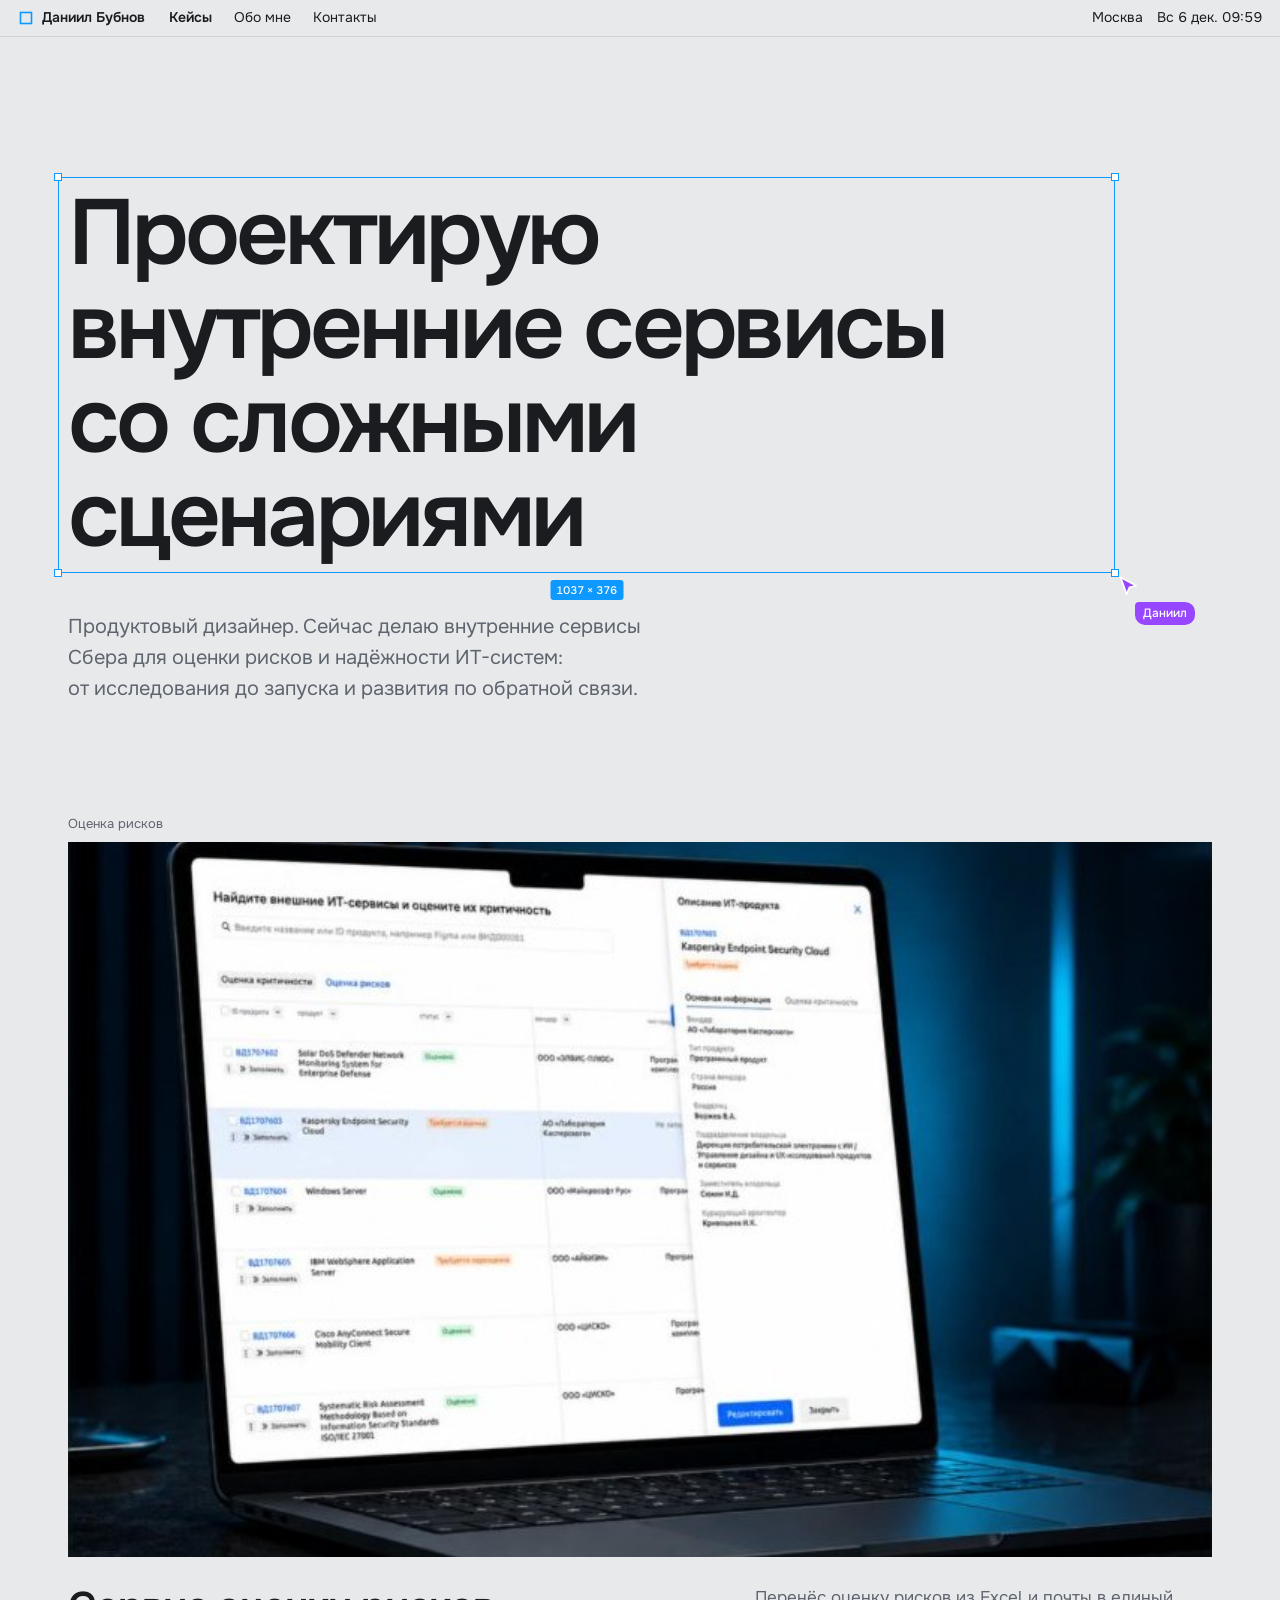
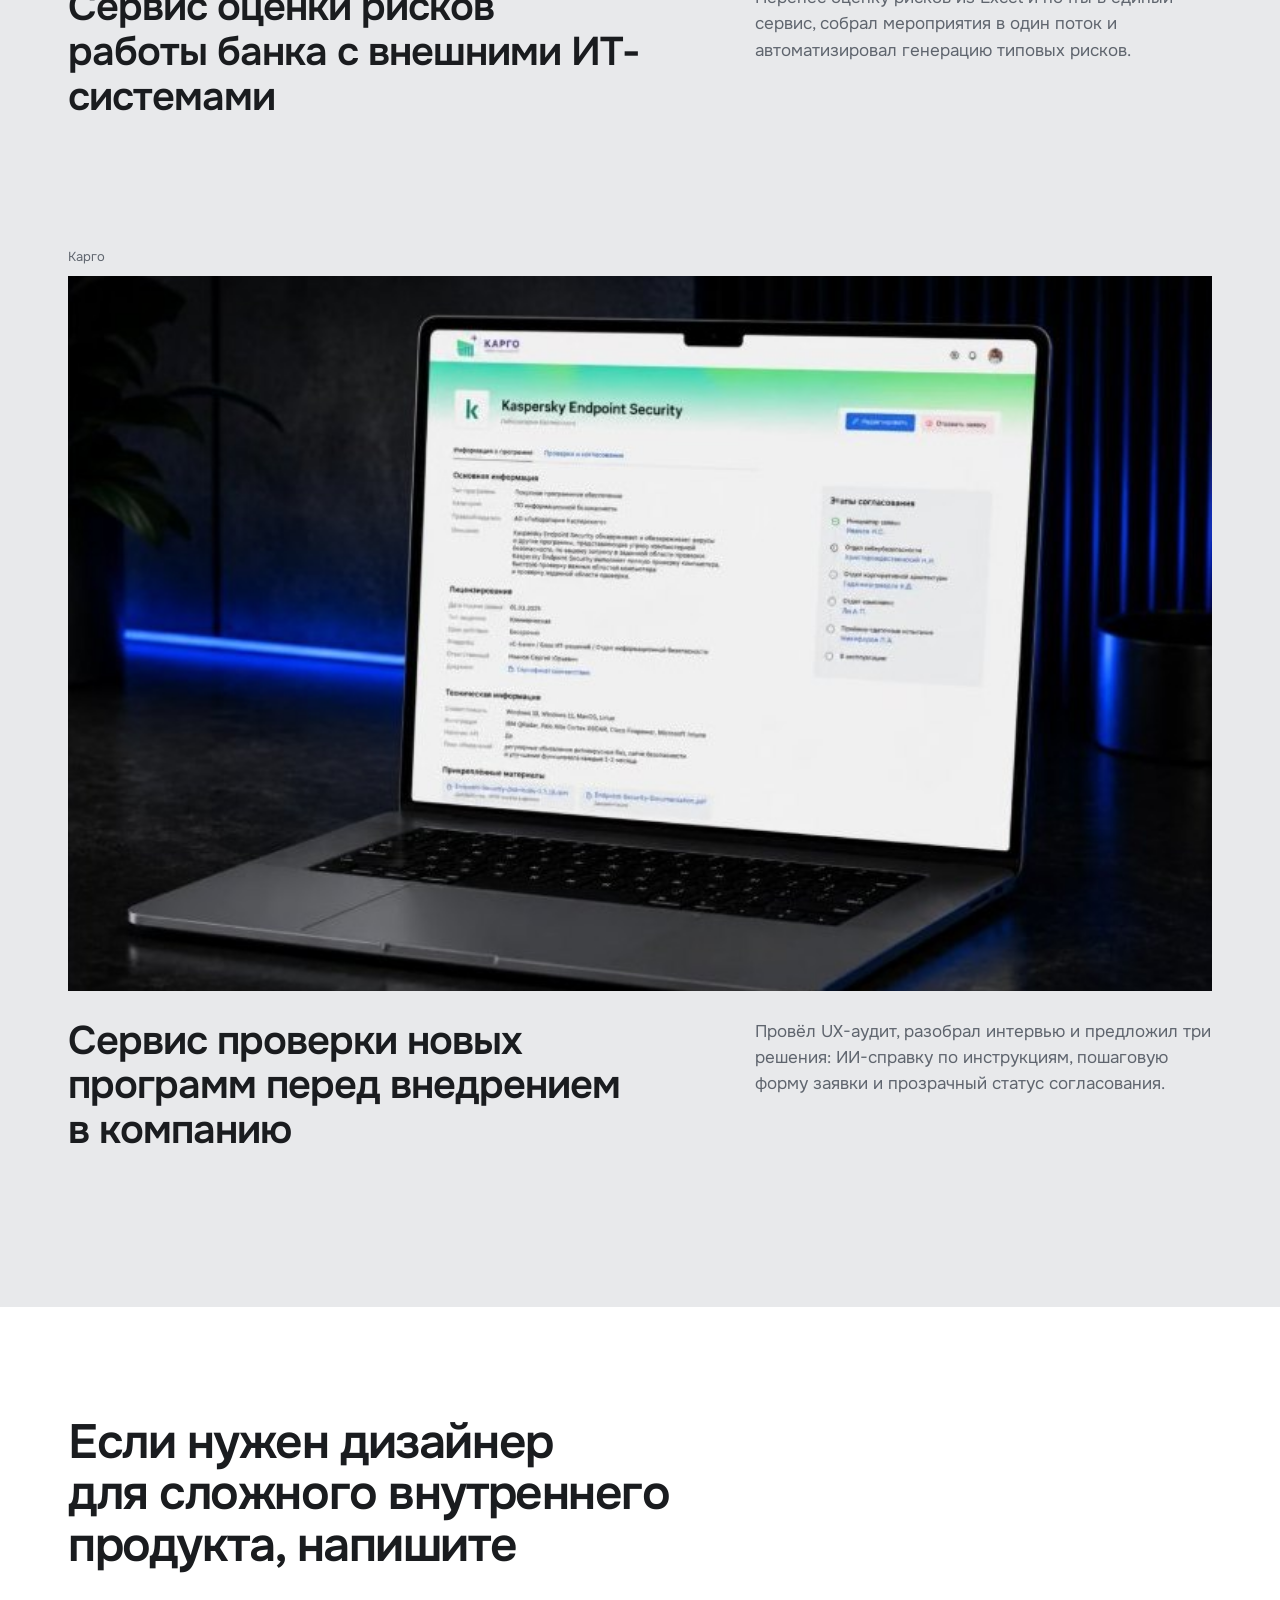
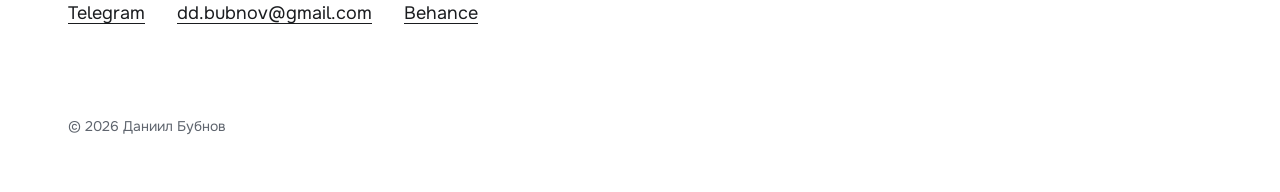
==== commit 80601005: "Add files via upload" ====
--- a/index.html
+++ b/index.html
@@ -2,7 +2,7 @@
 <html lang="ru">
 <head>
   <meta charset="utf-8">
-  <meta name="viewport" content="width=device-width, initial-scale=1, viewport-fit=cover">
+  <meta name="viewport" content="width=device-width, initial-scale=1">
   <title>Даниил Бубнов — продуктовый дизайнер</title>
   <meta name="description" content="Портфолио Даниила Бубнова, продуктового дизайнера внутренних и B2B-сервисов со сложными сценариями.">
   <meta property="og:title" content="Даниил Бубнов — продуктовый дизайнер">
--- a/assets/css/style.css
+++ b/assets/css/style.css
@@ -24,8 +24,6 @@
 
   color-scheme: light dark;
   box-sizing: border-box;
-  padding-top: env(safe-area-inset-top, 0px);
-  padding-bottom: env(safe-area-inset-bottom, 0px);
 }
 
 @media (prefers-color-scheme: dark) {
@@ -84,11 +82,13 @@
   position: sticky;
   top: 0;
   z-index: 30;
-  background: color-mix(in srgb, var(--canvas) 72%, transparent);
+  background: var(--canvas);
+  background: color-mix(in srgb, var(--canvas) 90%, transparent);
   backdrop-filter: saturate(180%) blur(20px);
   -webkit-backdrop-filter: saturate(180%) blur(20px);
-  border-bottom: 1px solid color-mix(in srgb, var(--ink) 8%, transparent);
+  border-bottom: 1px solid var(--line);
   font-size: 14px;
+  isolation: isolate;
 }
 
 .menubar__in {
@@ -126,12 +126,14 @@
 }
 
 .menu > summary::-webkit-details-marker { display: none; }
+.menu > summary::marker { content: ""; }
 
 .menubar__item { cursor: pointer; }
 
 .menubar__item:hover,
 .menu > summary:hover,
 .menu[open] > summary {
+  background: rgb(128 128 128 / 0.2);
   background: color-mix(in srgb, var(--ink) 10%, transparent);
   color: var(--ink);
 }
@@ -148,10 +150,8 @@
   min-width: 250px;
   padding: 5px;
   border-radius: 10px;
-  background: color-mix(in srgb, var(--frame) 86%, transparent);
-  backdrop-filter: blur(24px);
-  -webkit-backdrop-filter: blur(24px);
-  border: 1px solid color-mix(in srgb, var(--ink) 12%, transparent);
+  background: var(--frame);
+  border: 1px solid var(--line);
   box-shadow: 0 10px 30px rgb(0 0 0 / 0.18);
 }
 
@@ -183,7 +183,7 @@
 .menu__panel hr {
   margin: 5px 10px;
   border: 0;
-  border-top: 1px solid color-mix(in srgb, var(--ink) 12%, transparent);
+  border-top: 1px solid var(--line);
 }
 
 .menubar__status {
@@ -560,7 +560,7 @@
   overflow: hidden;
   border-radius: 12px;
   background: var(--frame);
-  border: 1px solid color-mix(in srgb, var(--ink) 12%, transparent);
+  border: 1px solid var(--line);
   box-shadow: 0 1px 2px rgb(0 0 0 / 0.08), 0 18px 48px rgb(0 0 0 / 0.14);
 }
 
@@ -571,7 +571,7 @@
   gap: 8px;
   height: 34px;
   padding: 0 14px;
-  border-bottom: 1px solid color-mix(in srgb, var(--ink) 10%, transparent);
+  border-bottom: 1px solid var(--line);
   font-size: 13px;
   color: var(--muted);
 }
@@ -744,8 +744,8 @@
   .menubar__status { display: none; }
   .menubar__app { padding-right: 4px; }
   .menubar__in { height: 44px; }
+  .menu__panel { position: fixed; top: 48px; left: 8px; right: 8px; }
   .menu__panel { min-width: 220px; }
-  .menubar__menus .menu:last-of-type .menu__panel { left: auto; right: 0; }
   .artboard { aspect-ratio: 4 / 3; }
 }
 
